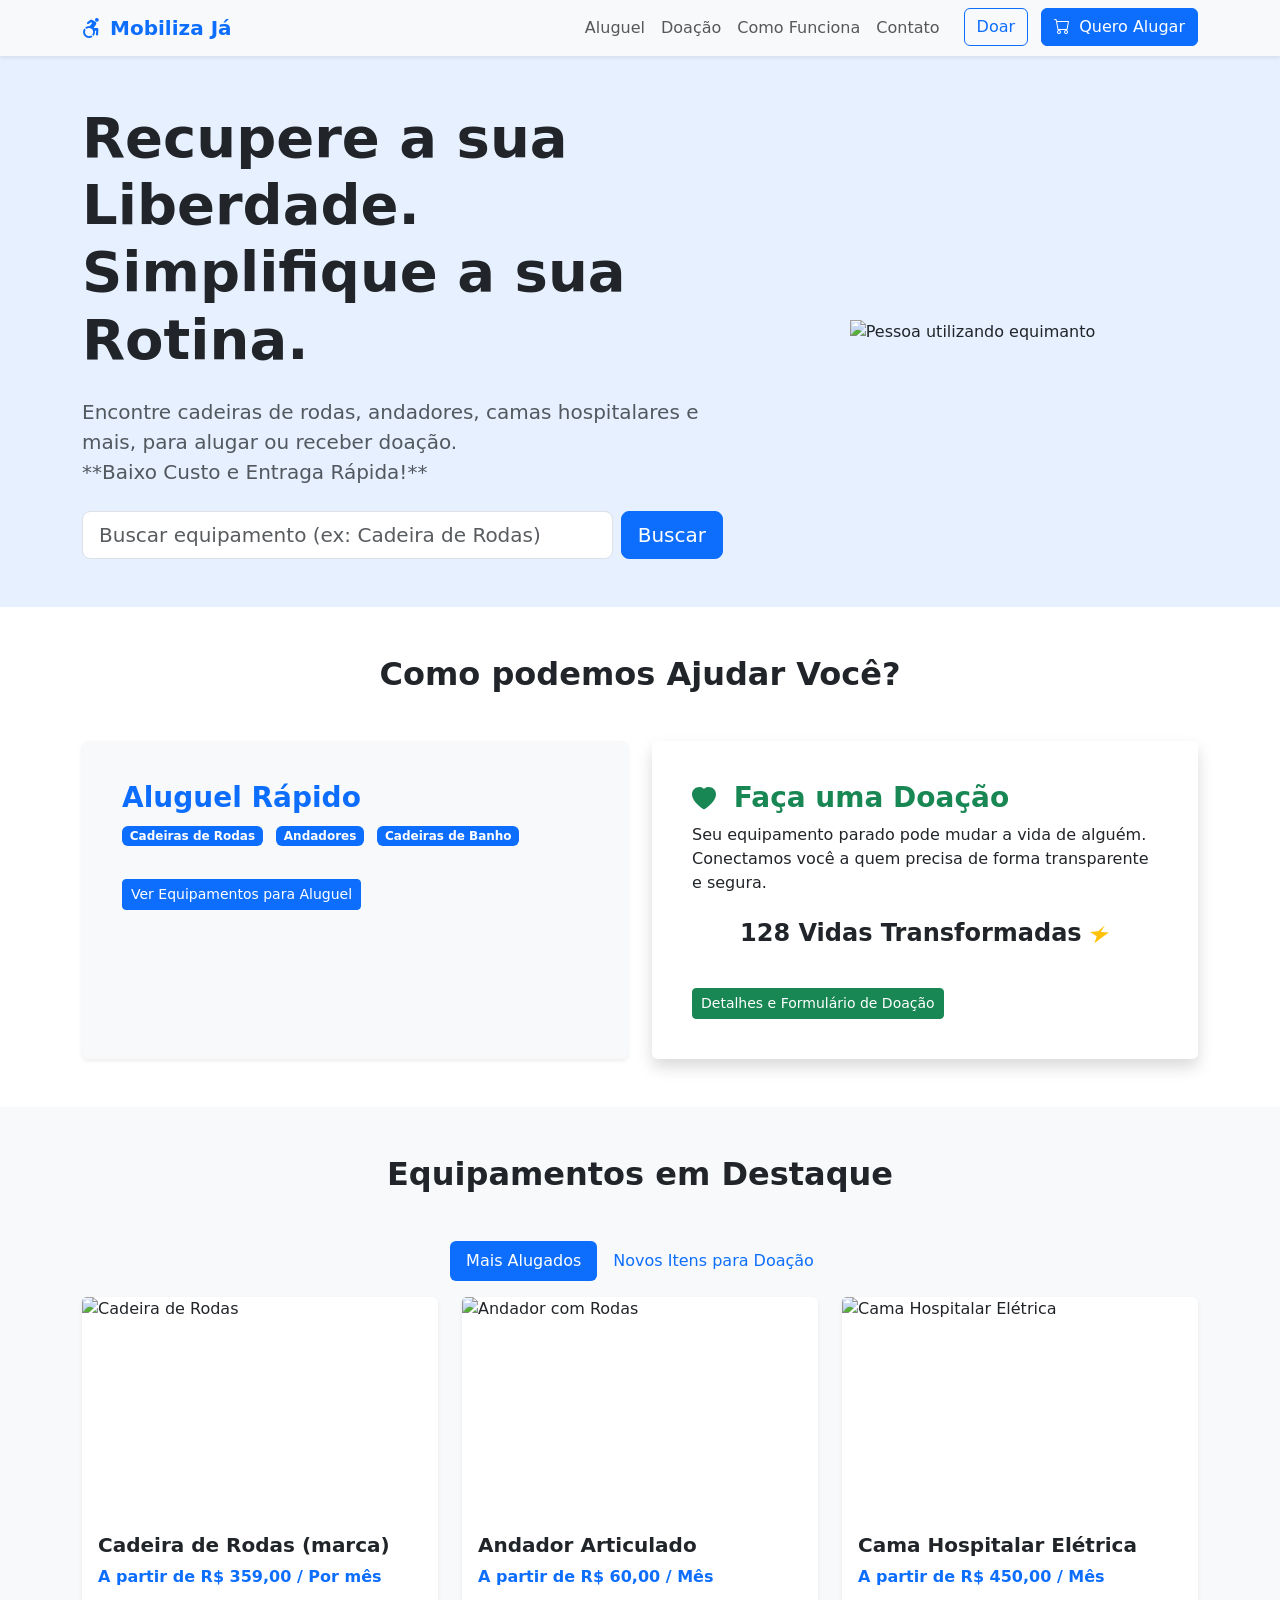
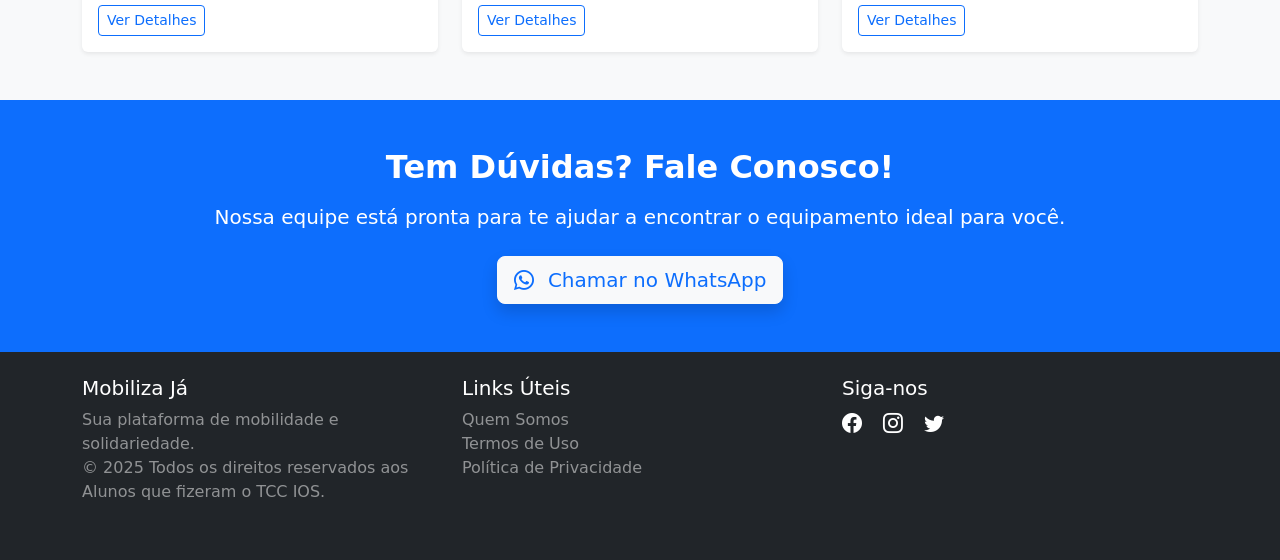
==== index.html @ b2dfa828 "pagina teste de html" ====
<!DOCTYPE html>
<html lang="pt-br">

<head>
    <meta charset="UTF-8">
    <meta name="viewport" content="width=device-width, initial-scale=1.0">
    <title>Mobiliza Já | Aluguel e Doação de Equipamentos de Acessibilidade</title>

    <link rel="stylesheet" href="style.css">
    <link href="https://cdn.jsdelivr.net/npm/bootstrap@5.3.3/dist/css/bootstrap.min.css" rel="stylesheet">
    <link rel="stylesheet" href="https://cdn.jsdelivr.net/npm/bootstrap-icons@1.11.3/font/bootstrap-icons.min.css">
</head>

<body>


    <nav class="navbar navbar-expand-lg navbar-light bg-light sticky-top shadow-sm">

    <div class="container">

        <a class="navbar-brand text-primary fw-bold" href="#">
            <i class="bi bi-person-wheelchair me-2"></i>Mobiliza Já
        </a>

        <button class="navbar-toggler" type="button" data-bs-toggle="collapse" data-bs-target="#navbarNav"
            aria-controls="navbarNav" aria-expanded="false" aria-label="Toggle navigation">
            <span class="navbar-toggler-icon"></span>
        </button>

        <div class="collapse navbar-collapse" id="navbarNav">

            <ul class="navbar-nav ms-auto mb-2 mb-lg-0">

                <li class="nav-item"><a class="nav-link" href="#">Aluguel</a></li>
                <li class="nav-item"><a class="nav-link" href="#">Doação</a></li>
                <li class="nav-item"><a class="nav-link" href="#">Como Funciona</a></li>
                <li class="nav-item"><a class="nav-link" href="#">Contato</a></li>


                <li class="nav-item ms-lg-3">
                    <a class="btn btn-outline-primary me-2" href="#">Doar</a>
                    <a class="btn btn-primary" href="#"><i class="bi bi-cart me-1"></i> Quero Alugar </a>

                </li>
            </ul>
        </div>
    </div>
</nav>


    <!--define cor primaria e padding no botão (bootstrap)-->
    <header class="bg-primary bg-opacity-10 py-5">
        <div class="container">
            <div class="row align-items-center">

                <div class="col-md-7 mb-4 mb-md-0">
                    <h1 class="display-4 fw-bolder text-dark">Recupere a sua Liberdade. <br> Simplifique a sua Rotina.
                    </h1>

                    <p class="lead text-muted my-4"> Encontre cadeiras de rodas, andadores, camas hospitalares e mais,
                        para alugar ou receber doação. <br> **Baixo Custo e Entraga Rápida!**</p>

                    <form class="d-flex" role="search">
                        <input class="form-control form-control-lg me-2" type="search"
                            placeholder="Buscar equipamento (ex: Cadeira de Rodas)" aria-label="Search">
                        <button class="btn btn-primary btn-lg" type="submit">Buscar</button>
                    </form>
                </div>
                
                <div class="col-md-5 text-center">
                    <img src="" class="img-fluid" alt="Pessoa utilizando equimanto"> 
                </div>

            </div>
        </div>
    </header>
    

    <!--cards de serviços py-5 bg-white - padding e fundo branco-->

    <section class="py-5 bg-white">
    <div class="container">
        <h2 class="text-center mb-5 fw-bold"> Como podemos Ajudar Você?</h2>

        <div class="row g-4">
            <div class="col-md-6">
                <div class="card p-4 shadow-sm h-100 border-0 bg-light">
                    <div class="card-body">
                        <h3 class="card-title text-primary">Aluguel Rápido</h3>

                        <div class="mb-3">
                            <span class="badge bg-primary me-2">Cadeiras de Rodas</span>
                            <span class="badge bg-primary me-2">Andadores</span>
                            <span class="badge bg-primary">Cadeiras de Banho</span>
                        </div>
                        <a href="#" class="btn btn-primary btn-sm mt-3">Ver Equipamentos para Aluguel</a>
                    </div>
                </div>
            </div>

            <div class="col-md-6">
                <div class="card p-4 shadow h-100 border-0">
                    <div class="card-body">
                        <h3 class="card-title text-success">
                            <svg xmlns="http://www.w3.org/2000/svg" width="24" height="24" fill="currentColor"
                                class="bi bi-heart-fill me-2" viewBox="0 0 16 16">
                                <path fill-rule="evenodd"
                                    d="M8 1.314C12.438-3.248 23.534 4.735 8 15-7.534 4.736 3.562-3.248 8 1.314" />
                            </svg>
                            Faça uma Doação
                        </h3>
                        <p class="card-text">Seu equipamento parado pode mudar a vida de alguém. Conectamos você a
                            quem precisa de forma transparente e segura.</p>
                        <div class="text-center my-4">
                            <h4 class="text-dark fw-bold">128 Vidas Transformadas
                                <svg xmlns="http://www.w3.org/2000/svg" width="20" height="20" fill="currentColor"
                                    class="bi bi-star-fill text-warning" viewBox="0 0 16 16">
                                    <path
                                        d="M3.612 15.424 5.378 9.771 0 6.353l6.5-.544L12 1 8.614 6.353l6.5.544-5.378 3.653z" />
                                </svg>
                            </h4>
                        </div>
                        <a href="#" class="btn btn-success btn-sm mt-3">Detalhes e Formulário de Doação</a>
                    </div>
                </div>
            </div>
        </div>
    </div>
</section>

<!--(produtos)-->

<section class="py-5 bg-light">
    <div class="container">

        <h2 class="text-center mb-5 fw-bold">Equipamentos em Destaque</h2>

        <!-- Cria a navegação em formato de "Abas" para alternar -->
        <ul class="nav nav-pills mb-3 justify-content-center" id="pills-tab" role="tablist">
            <li class="nav-item" role="presentation">
                <button class="nav-link active" id="pills-alugados-tab" data-bs-toggle="pill"
                    data-bs-target="#pills-alugados" type="button" role="tab" aria-controls="pills-alugados" aria-selected="true">
                    Mais Alugados
                </button>
            </li>

            <li class="nav-item" role="presentation">
                <button class="nav-link" id="pills-doacao-tab" data-bs-toggle="pill" data-bs-target="#pills-doacao"
                    type="button" role="tab" aria-controls="pills-doacao" aria-selected="false">
                    Novos Itens para Doação
                </button>
            </li>
        </ul>

        <!-- Conteúdo das abas -->
        <div class="tab-content" id="pills-tabContent">

            
            <div class="tab-pane fade show active" id="pills-alugados" role="tabpanel" aria-labelledby="pills-alugados-tab">

                 
                <div class="row row-cols-1 row-cols-md-3 g-4">

                    <!-- Card 1 -->
                    <div class="col">
                        <div class="card h-100 shadow-sm border-0">
                            <img src="https://placehold.co/400x300/38bdf8/ffffff?text=Cadeira" class="card-img-top" alt="Cadeira de Rodas">

                            <div class="card-body">
                                <h5 class="card-title">Cadeira de Rodas (marca)</h5>
                                <p class="card-text text-primary fw-bold">A partir de R$ 359,00 / Por mês</p>
                                <a href="#" class="btn btn-sm btn-outline-primary">Ver Detalhes</a>
                            </div>
                        </div>
                    </div>

                    <!-- Card 2 -->
                    <div class="col">
                        <div class="card h-100 shadow-sm border-0">
                            <img src="https://placehold.co/400x300/a3e635/1a202c?text=Andador" class="card-img-top" alt="Andador com Rodas">
                            <div class="card-body">
                                <h5 class="card-title">Andador Articulado</h5>
                                <p class="card-text text-primary fw-bold">A partir de R$ 60,00 / Mês</p>
                                <a href="#" class="btn btn-sm btn-outline-primary">Ver Detalhes</a>
                            </div>
                        </div>
                    </div>

                    <!-- Card 3 -->
                    <div class="col">
                        <div class="card h-100 shadow-sm border-0">
                            <img src="https://placehold.co/400x300/fbbf24/1a202c?text=Cama" class="card-img-top"
                                alt="Cama Hospitalar Elétrica">
                            <div class="card-body">
                                <h5 class="card-title">Cama Hospitalar Elétrica</h5>
                                <p class="card-text text-primary fw-bold">A partir de R$ 450,00 / Mês</p>
                                <a href="#" class="btn btn-sm btn-outline-primary">Ver Detalhes</a>
                            </div>
                        </div>
                    </div>
                
                </div> 

            </div> 

            
            <div class="tab-pane fade" id="pills-doacao" role="tabpanel" aria-labelledby="pills-doacao-tab">
                <p class="text-center text-muted p-5">Nenhum item de doação cadastrado hoje. Seja o primeiro a doar!</p>
            </div> 

        </div> 

    </div>
</section>

<!-- Fale conosco / painel de dúvidas-->

<section class="bg-primary text-white py-5">
    <div class="container text-center">
        <h2 class="fw-bold mb-3">Tem Dúvidas? Fale Conosco!</h2>
        <p class="lead mb-4">Nossa equipe está pronta para te ajudar a encontrar o equipamento ideal para você.</p>
        <a href="https://api.whatsapp.com/send?phone=SEU_NUMERO" class="btn btn-lg btn-light text-primary shadow">
            <i class="bi bi-whatsapp me-2"></i> Chamar no WhatsApp
        </a>
    </div>
</section>

<footer class="bg-dark text-white-50 py-4">
    <div class="container">
        <div class="row">
            <div class="col-md-4 mb-3">
                <h5 class="text-white">Mobiliza Já</h5>
                <p>Sua plataforma de mobilidade e solidariedade. <br>&copy; 2025 Todos os direitos reservados aos Alunos que fizeram o TCC IOS.</p>
            </div>
            <div class="col-md-4 mb-3">
                <h5 class="text-white">Links Úteis</h5>
                <ul class="list-unstyled">
                    <li><a href="#" class="text-white-50 text-decoration-none">Quem Somos</a></li>
                    <li><a href="#" class="text-white-50 text-decoration-none">Termos de Uso</a></li>
                    <li><a href="#" class="text-white-50 text-decoration-none">Política de Privacidade</a></li>
                </ul>
            </div>
            <div class="col-md-4 mb-3">
                <h5 class="text-white">Siga-nos</h5>
                <a href="#" class="text-white me-3 fs-5"><i class="bi bi-facebook"></i></a>
                <a href="#" class="text-white me-3 fs-5"><i class="bi bi-instagram"></i></a>
                <a href="#" class="text-white fs-5"><i class="bi bi-twitter"></i></a>
            </div>
        </div>
    </div>
</footer>

<script src="https://cdn.jsdelivr.net/npm/bootstrap@5.3.3/dist/js/bootstrap.bundle.min.js"></script>

</body>

</html>
---- style.css ----
* {
    margin: 0;
    padding: 0;
    box-sizing: border-box; 
}

:root {

    --bs-primary: #589feb; 
    --bs-success: #fa8c0f; 
    --bs-light-bg: #b6cfe7; 
    --bs-body-color: #333; 
    --bs-primary-rgb: 152, 187, 224; 
    --bs-success-rgb: 250, 174, 33;  
}


body {
    font-family: 'Roboto', sans-serif; 
    color: var(--bs-body-color, #333); 
}


.navbar-brand {
    font-size: 1.5rem; 
}


header {
    min-height: 50vh;
    display: flex;
    align-items: center;
}


header h1 {
    font-size: 6rem; 
}


.card-title {
    font-weight: 700;
}

.card {
    transition: transform 0.6s ease, box-shadow 0.6s ease;
}

.card:hover {
    transform: translateY(-5px); 
    box-shadow: 0 0.6rem 4rem rgba(0, 0, 0, 0.18) !important; 
}


.card-img-top,
header img {
    object-fit: cover; 
    height: 220px;
}


.fixed-bottom {
    position: fixed;
    bottom: 30px;
    right: 30px;
    z-index: 1050; 
}
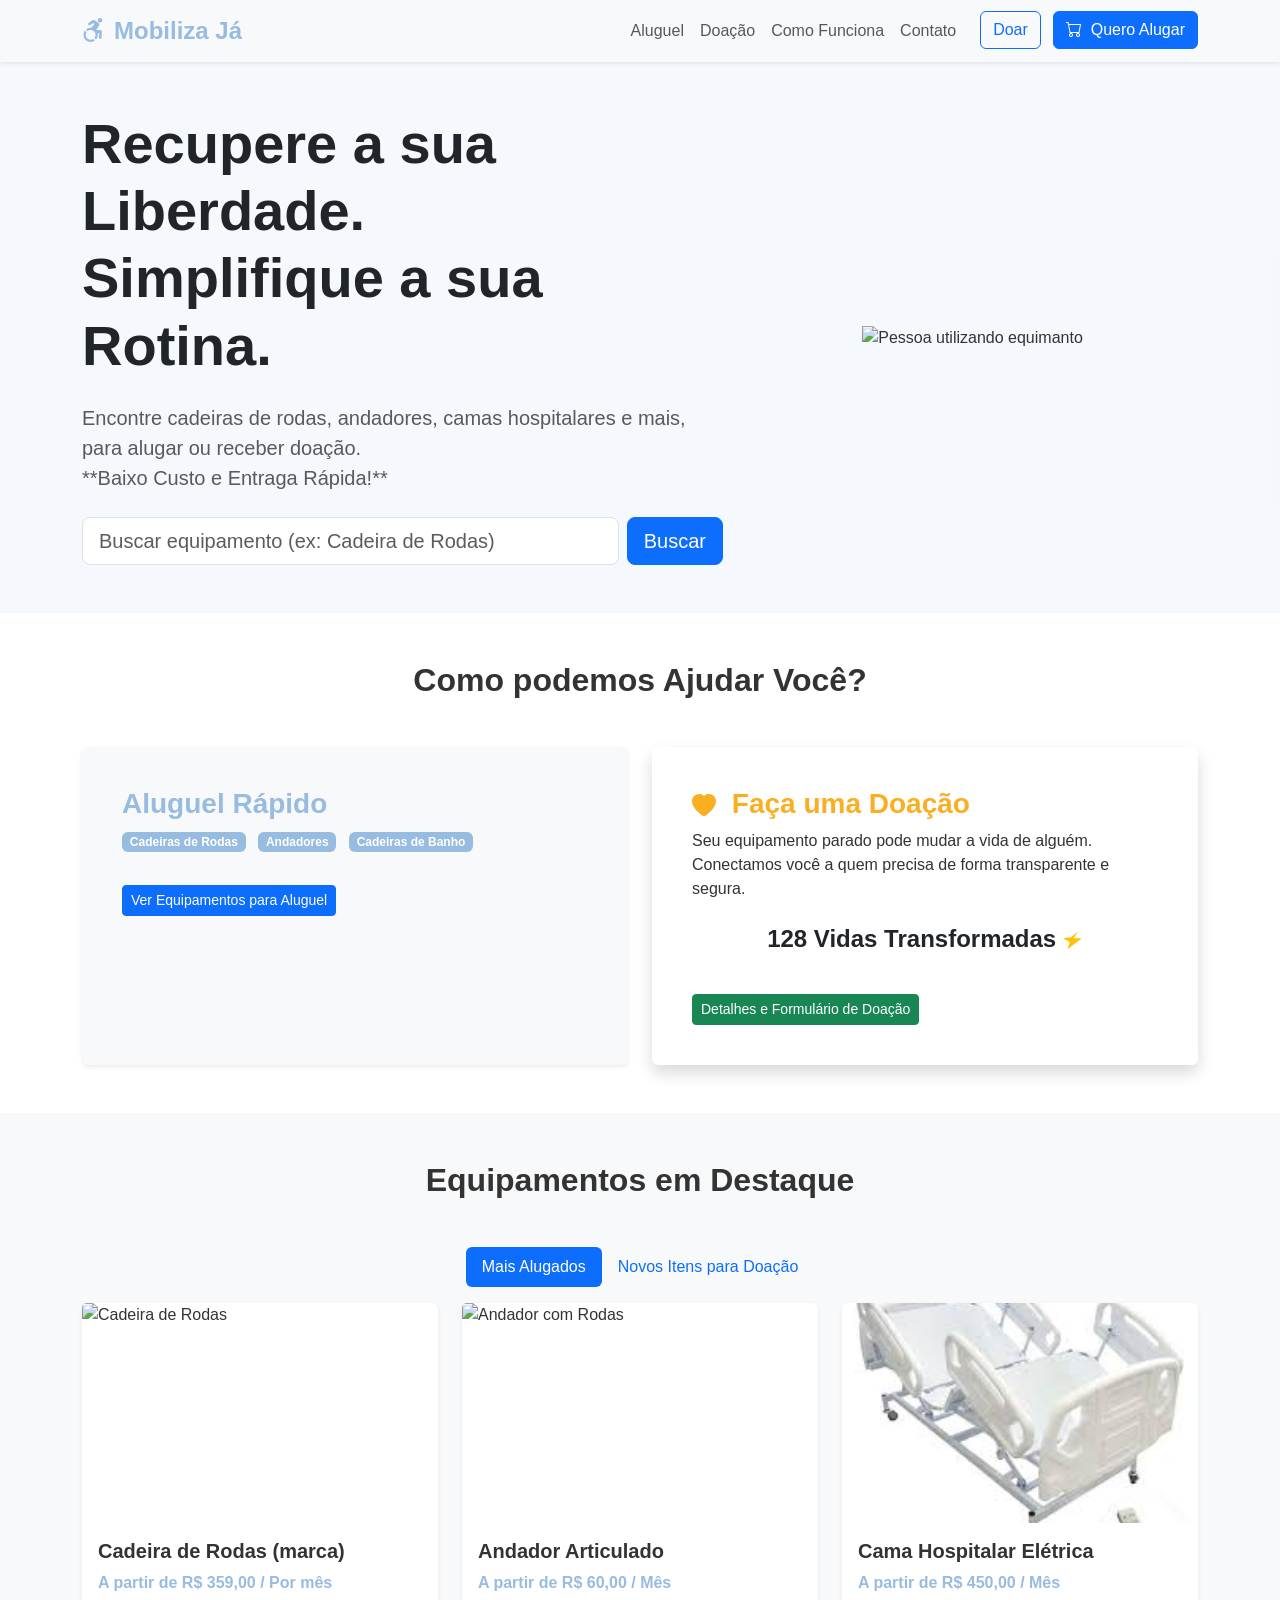
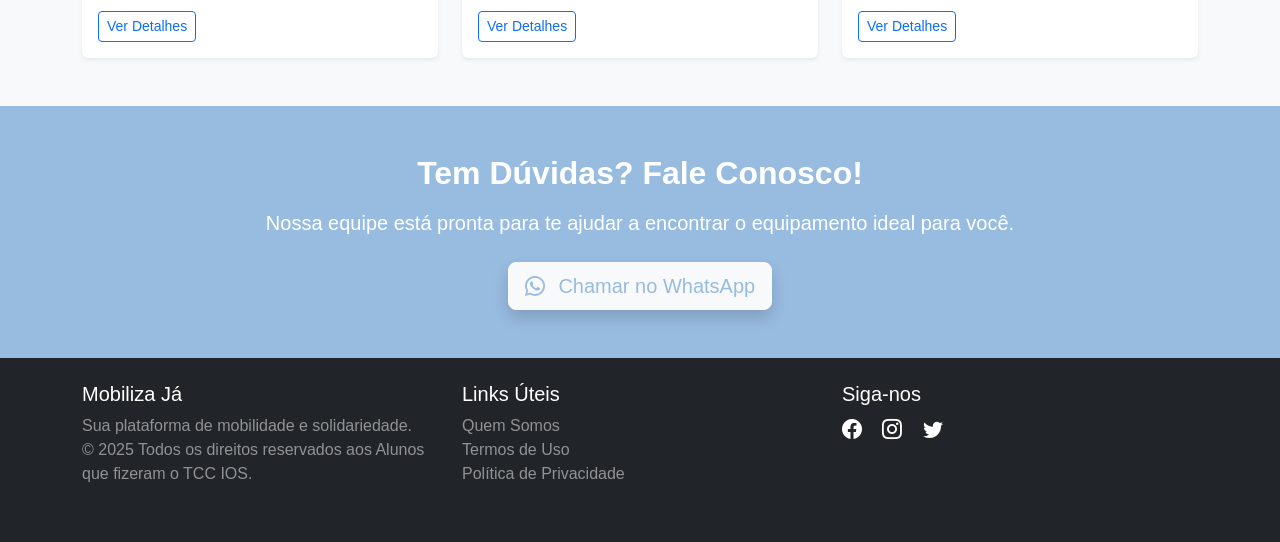
==== commit 18653392: "Adicionando conteúdo a páginas de alguel" ====
--- a/index.html
+++ b/index.html
@@ -6,9 +6,9 @@
     <meta name="viewport" content="width=device-width, initial-scale=1.0">
     <title>Mobiliza Já | Aluguel e Doação de Equipamentos de Acessibilidade</title>
 
-    <link rel="stylesheet" href="style.css">
     <link href="https://cdn.jsdelivr.net/npm/bootstrap@5.3.3/dist/css/bootstrap.min.css" rel="stylesheet">
     <link rel="stylesheet" href="https://cdn.jsdelivr.net/npm/bootstrap-icons@1.11.3/font/bootstrap-icons.min.css">
+    <link rel="stylesheet" href="style.css">
 </head>
 
 <body>
@@ -18,7 +18,7 @@
 
     <div class="container">
 
-        <a class="navbar-brand text-primary fw-bold" href="#">
+        <a class="navbar-brand text-primary fw-bold" href="/index.html">
             <i class="bi bi-person-wheelchair me-2"></i>Mobiliza Já
         </a>
 
@@ -31,8 +31,8 @@
 
             <ul class="navbar-nav ms-auto mb-2 mb-lg-0">
 
-                <li class="nav-item"><a class="nav-link" href="#">Aluguel</a></li>
-                <li class="nav-item"><a class="nav-link" href="#">Doação</a></li>
+                <li class="nav-item"><a class="nav-link" href="aluguel.html">Aluguel</a></li>
+                <li class="nav-item"><a class="nav-link" href="doacao.html">Doação</a></li>
                 <li class="nav-item"><a class="nav-link" href="#">Como Funciona</a></li>
                 <li class="nav-item"><a class="nav-link" href="#">Contato</a></li>
 
@@ -164,12 +164,12 @@
                     <!-- Card 1 -->
                     <div class="col">
                         <div class="card h-100 shadow-sm border-0">
-                            <img src="https://placehold.co/400x300/38bdf8/ffffff?text=Cadeira" class="card-img-top" alt="Cadeira de Rodas">
+                            <img src="https://freedom.ind.br/wp-content/uploads/2025/05/Cadeira-de-Rodas-Manual-Life.jpg-730x730-1.png" class="card-img-top" alt="Cadeira de Rodas">
 
                             <div class="card-body">
                                 <h5 class="card-title">Cadeira de Rodas (marca)</h5>
                                 <p class="card-text text-primary fw-bold">A partir de R$ 359,00 / Por mês</p>
-                                <a href="#" class="btn btn-sm btn-outline-primary">Ver Detalhes</a>
+                                <a href="#" class="btn btn-sm btn-outline-primary" data-bs-toggle="modal" data-bs-target="#detalhesCadeiraRodas">Ver Detalhes</a>
                             </div>
                         </div>
                     </div>
@@ -177,7 +177,7 @@
                     <!-- Card 2 -->
                     <div class="col">
                         <div class="card h-100 shadow-sm border-0">
-                            <img src="https://placehold.co/400x300/a3e635/1a202c?text=Andador" class="card-img-top" alt="Andador com Rodas">
+                            <img src="https://encrypted-tbn2.gstatic.com/shopping?q=tbn:ANd9GcTYIY5KZo1x-NYoNVhI4oFz6DyAId4-W8Ad7w5pdxGdkVoS6s2fDbIyuaNOkL9JOXXLpY5XW61FZnUt-5nlIH6yhA2hQXoAiHhtonXJPHsdo9c-bXLBx14evECvxBVPdAiMUjV-WVxTCeA&usqp=CAc" class="card-img-top" alt="Andador com Rodas">
                             <div class="card-body">
                                 <h5 class="card-title">Andador Articulado</h5>
                                 <p class="card-text text-primary fw-bold">A partir de R$ 60,00 / Mês</p>
@@ -189,7 +189,7 @@
                     <!-- Card 3 -->
                     <div class="col">
                         <div class="card h-100 shadow-sm border-0">
-                            <img src="https://placehold.co/400x300/fbbf24/1a202c?text=Cama" class="card-img-top"
+                            <img src="[data-uri]" class="card-img-top"
                                 alt="Cama Hospitalar Elétrica">
                             <div class="card-body">
                                 <h5 class="card-title">Cama Hospitalar Elétrica</h5>
@@ -252,6 +252,47 @@
 
 <script src="https://cdn.jsdelivr.net/npm/bootstrap@5.3.3/dist/js/bootstrap.bundle.min.js"></script>
 
+<div class="modal fade" id="detalhesCadeiraRodas" tabindex="-1" aria-labelledby="detalhesCadeiraRodasLabel" aria-hidden="true">
+    <div class="modal-dialog modal-dialog-centered modal-lg">
+        <div class="modal-content">
+
+            <div class="modal-header">
+                <h5 class="modal-title" id="detalhesCadeiraRodasLabel">Detalhes: Cadeira de Rodas (Marca)</h5>
+                <button type="button" class="btn-close" data-bs-dismiss="modal" aria-label="Close"></button>
+            </div>
+
+            <div class="modal-body">
+                <div class="row">
+                    <div class="col-md-6">
+                        <img src="https://placehold.co/600x450/38bdf8/ffffff?text=Cadeira+em+Detalhe" class="img-fluid rounded mb-3" alt="Cadeira de Rodas em detalhe">
+                    </div>
+                    <div class="col-md-6">
+                        <h4>Preço e Condições</h4>
+                        <p class="lead text-primary fw-bold">A partir de R$ 359,00 / Mês</p>
+                        
+                        <ul class="list-unstyled">
+                            <li><i class="bi bi-tag me-2 text-success"></i> **Marca:** XYZ Ortopédicos</li>
+                            <li><i class="bi bi-clock me-2 text-success"></i> **Tempo de Uso:** 6 meses (Semi-nova)</li>
+                            <li><i class="bi bi-rulers me-2 text-success"></i> **Tamanho:** Padrão 40x40cm</li>
+                            <li><i class="bi bi-truck me-2 text-success"></i> **Entrega:** Rápida em 24h (Verifique a região)</li>
+                        </ul>
+
+                        <p class="mt-4">
+                            Cadeira de rodas manual, dobrável, com apoio de pés removível e assento acolchoado. Ideal para uso diário e transporte fácil.
+                        </p>
+                    </div>
+                </div>
+
+            </div>
+
+            <div class="modal-footer">
+                <button type="button" class="btn btn-secondary" data-bs-dismiss="modal">Fechar</button>
+                <a href="#" class="btn btn-primary"><i class="bi bi-cart me-1"></i> Alugar Agora</a>
+            </div>
+
+        </div>
+    </div>
+</div>
 </body>
 
 </html>
